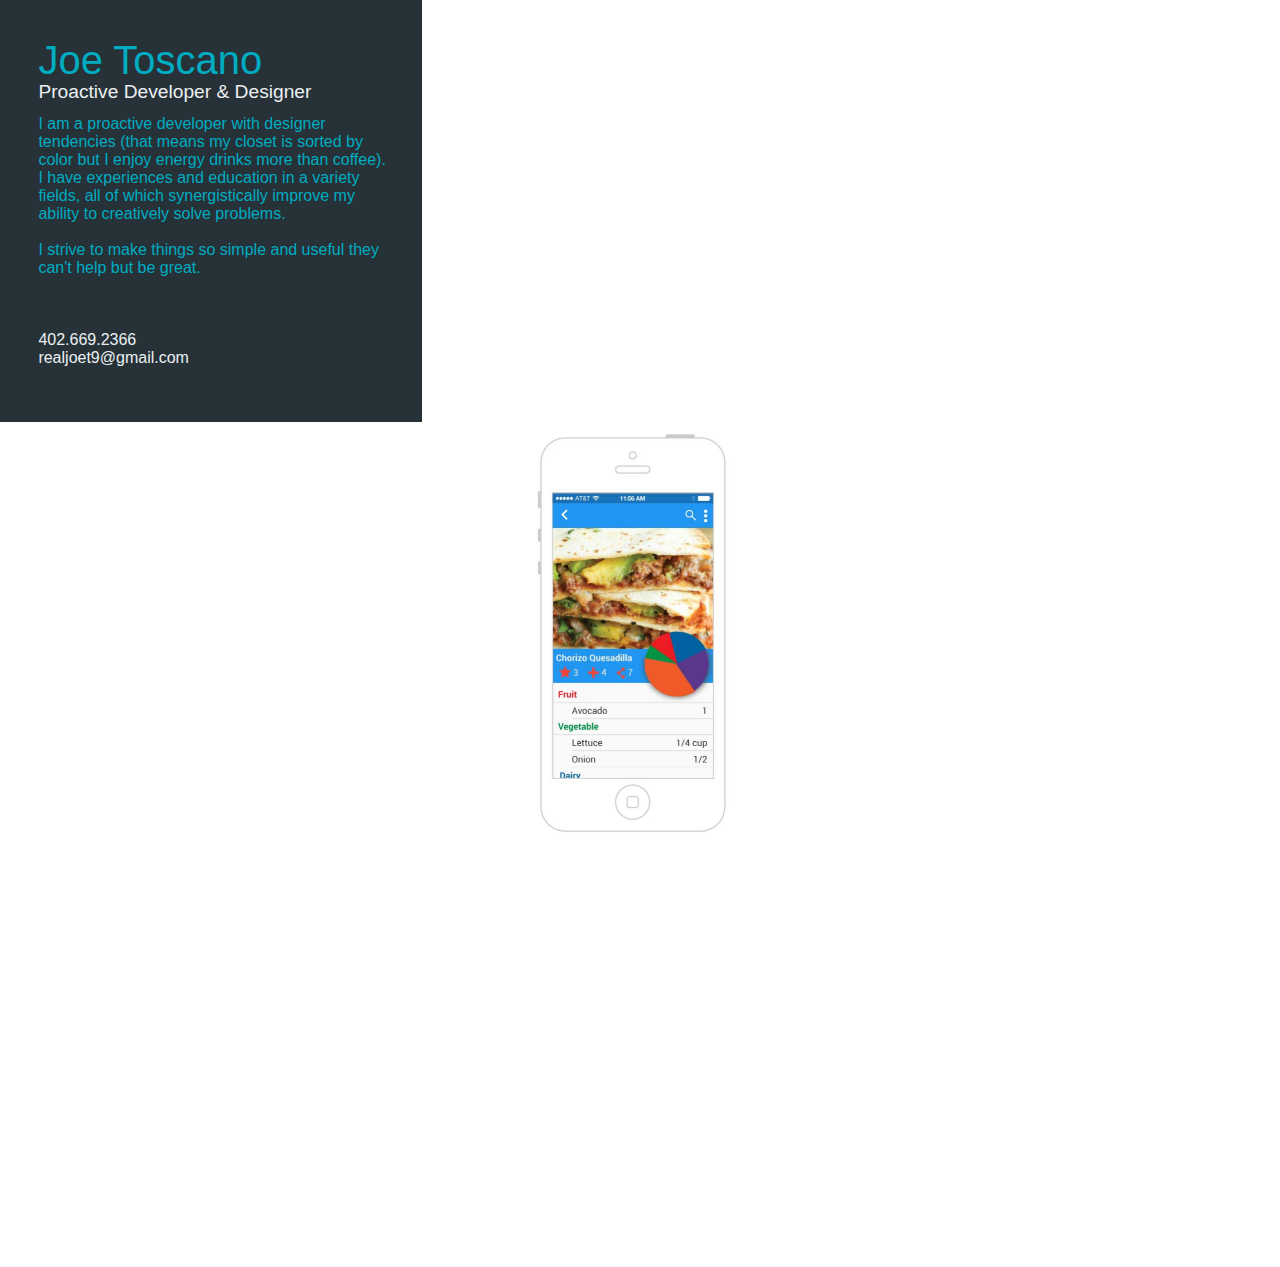
==== index.html @ 4cc38a38 "cleaned up code, inserted some links" ====
<doctype html>

<head>
  <meta charset="UTF-8">
  <title>realjoet.me</title>
  <link rel="stylesheet" href="css/main.css">
</head>

<body>

<!--ROW 1-->
  <div class="flip-container work-1" ontouchstart="this.classList.toggle('hover');">
    <div class="flipper">
      <div class="front display-view--profile"></div>
      <div class="back work__display-info">
        <h2>Joe Toscano</h2>
        <h4>Proactive Developer & Designer</h4>
        <p>I am a proactive developer with designer tendencies (that means my closet is sorted by color but I enjoy energy drinks more than coffee). I have experiences and education in a variety fields, all of which synergistically improve my ability to creatively solve problems.
        <br>
        <br>
        I strive to make things so simple and useful they can't help but be great.
        <br>
        <br>
        <br>
        <br>
          <span class="white">
          402.669.2366
        <br>
          realjoet9@gmail.com
          </span>
        </p>
        <div class="contact-me__social">
          <a href="https://twitter.com/realjoet" target="_blank" class="contact-me__social--twitter"></a>
          <a href="https://www.linkedin.com/profile/view?id=220152822&trk=nav_responsive_tab_profile" target="_blank" class="contact-me__social--linkedin"></a>
          <a href="https://github.com/realjoet" target="_blank" class="contact-me__social--github"></a>
          <a href="https://medium.com/@realjoet" target="_blank" class="contact-me__social--medium"></a>
        </div>
      </div>
    </div>
  </div>

  <div class="flip-container work-2" ontouchstart="this.classList.toggle('hover');">
    <div class="flipper">
      <div class="front display-view--sherpa"></div>
      <div class="back work__display-info">
        <h2>Sherpa App</h2>
        <h4>Role: UX Designer</h4>
        <p>Sherpa was created to improve the on mountain experience at Copper Mountain. I leveraged existing capabilities to extend and enhance the capabilities of the Sherpa App.</p>
        <a href="https://medium.com/re-write/oh-sherpa-my-sherpa-a61737380a83" target="_blank" class="button">Read More</a>
      </div>
    </div>
  </div>

  <div class="flip-container work-3" ontouchstart="this.classList.toggle('hover');">
    <div class="flipper">
      <div class="front display-view--therapy-ball">
      </div>
      <div class="back work__display-info">
        <h2>Cold Therapy Ball</h2>
        <h4>Role: Product Designer and Developer</h4>
        <p>I took my experience with Plantar Fasciitis and my knowledge as a NASM Master Trainer to make a product that would meet the needs of therapy patients.</p>
        <a href="https://medium.com/re-write/3d-printing-will-cause-an-industrial-revolution-8494c571ba75" target="_blank"  class="button">Read More</a>
      </div>
    </div>
  </div>



<!--ROW 2-->
  <div class="flip-container work-4" ontouchstart="this.classList.toggle('hover');">
    <div class="flipper">
      <div class="front display-view--boxing-match">
      </div>
      <div class="back work__display-info">
        <h2>Parallax Boxing</h2>
        <h4>Role: Developer</h4>
        <p>Created a cartoon animation to master parallax scrolling - I think it's a TKO.</p>
        <a href="parallax-master.html" class="button">Read More</a>
      </div>
    </div>
  </div>

  <div class="flip-container work-5" ontouchstart="this.classList.toggle('hover');">
    <div class="flipper">
      <div class="front display-view--rosie">
      </div>
      <div class="back work__display-info">
        <h2>Rosie</h2>
        <h4>Role: UX Designer and Developer</h4>
        <p>Rosie is an artificially intelligent application that teaches users to eat intuitively. No more eating numbers, you're eating real food and you'll feel it.</p>
        <a href="#" class="button">Read More</a>
      </div>
    </div>
  </div>

  <div class="flip-container work-6" ontouchstart="this.classList.toggle('hover');">
    <div class="flipper">
      <div class="front display-view--spiffly">
      </div>
      <div class="back work__display-info">
        <h2>Spiffly</h2>
        <h4>Role: UX Designer</h4>
        <p>Spiffly is a marketplace for good. We created an app that would assist Spiffly in disrupting the food expo scene while also collecting data on the event to provide users with a virtual diary of their experience and provide companies with data on who liked their product.</p>
        <a href="spiffly.html" class="button">Read More</a>
      </div>
    </div>
  </div>




<!--ROW 3-->
    <div class="flip-container work-7" ontouchstart="this.classList.toggle('hover');">
    <div class="flipper">
      <div class="front display-view--boxing-match">
      </div>
      <div class="back work__display-info">
        <h2>Internet Fraud Bot</h2>
        <h4>Role: Developer</h4>
        <p>Who doesn't hate it when you don't get the internet speed you're paying for? We created a bot that will check how fast your internet is working and send out a tweet to the company every time it drops below what you're paying for.</p>
        <a href="parallax-master.html" class="button">Read More</a>
      </div>
    </div>
  </div>

  <div class="flip-container work-8" ontouchstart="this.classList.toggle('hover');">
    <div class="flipper">
      <div class="front display-view--rtd-beacon">
      </div>
      <div class="back work__display-info">
        <h2>RTD Beacon</h2>
        <h4>Role: UX Designer and Developer</h4>
        <p>We improved the public transportation experience with an application that allows users to know where their transportation is located, what's around them and what's going on when something goes wrong.</p>
        <a href="rdt.html" class="button">Read More</a>
      </div>
    </div>
  </div>

  <div class="flip-container work-9" ontouchstart="this.classList.toggle('hover');">
    <div class="flipper">
      <div class="front display-view--spiffly">
      </div>
      <div class="back work__display-info">
        <h2>Project 9</h2>
        <h4>Role: UX Designer</h4>
        <p>Spiffly is a marketplace for good. We created an app that would assist Spiffly in disrupting the food expo scene while also collecting data on the event to provide users with a virtual diary of their experience and provide companies with data on who liked their product.</p>
        <a href="spiffly.html" class="button">Read More</a>
      </div>
    </div>
  </div>


</body>
---- css/main.css ----
/**************************
VARIABLES
dark-grey: #424242;
light-grey: #ECEFF1;
dark-cobalt: #263238;
light-cobalt: #37474F;
electric-blue: #00ACC1;

**************************/





/**************************
GLOBALS
**************************/


body {
	font-family: "Helvetica";
	color: #ECEFF1;
	box-sizing: border-box;
	margin: 0;
	padding: 0;
	max-width: 100vw;
}


.flipper {
	-webkit-transition: 0.6s;
	-webkit-transform-style: preserve-3d;

	-moz-transition: 0.6s;
	-moz-transform-style: preserve-3d;
  
  -o-transition: 0.6s;
	-o-transform-style: preserve-3d;

	transition: 0.6s;
	transform-style: preserve-3d;
}

	.flip-container:hover .flipper,  
  	.flip-container.hover .flipper {
		-webkit-transform: rotateY(180deg);
		-moz-transform: rotateY(180deg);
    	-o-transform: rotateY(180deg);
		transform: rotateY(180deg);
	}

.flip-container, .front, .back {
	width: 33vw;
	height: 33vw;
}

.flipper {
	-webkit-transition: 0.6s;
	-webkit-transform-style: preserve-3d;

	-moz-transition: 0.6s;
	-moz-transform-style: preserve-3d;
  
  -o-transition: 0.6s;
	-o-transform-style: preserve-3d;

	transition: 0.6s;
	transform-style: preserve-3d;
}

.front, .back {
	-webkit-backface-visibility: hidden;
	-moz-backface-visibility: hidden;
  	-o-backface-visibility: hidden;
	backface-visibility: hidden;

	position: absolute;
	top: 0;
	left: 0;
}


.work-1 {
	position: absolute;
	top: 0;
	left: 0;
}

.work-2 {
	position: absolute;
	top: 0;
	left: 33vw;
}

.work-3 {
	position: absolute;
	top: 0;
	left: 66vw;
}

.work-4 {
	position: absolute;
	top: 33vw;
	left: 0;
}

.work-5 {
	position: absolute;
	top: 33vw;
	left: 33vw;
}

.work-6 {
	position: absolute;
	top: 33vw;
	left: 66vw;
}

.work-7 {
	position: absolute;
	top: 66vw;
	left: 0;
}

.work-8 {
	position: absolute;
	top: 66vw;
	left: 33vw;
}

.work-9 {
	position: absolute;
	top: 66vw;
	left: 66vw;
}













/**************************
FRONT
**************************/

.display-view--profile {
	background: url(../img/profPic.jpg) center no-repeat;
	z-index: 2;
	background-size: 100%;
}

.display-view--sherpa {
	background: url(../img/sherpa/sherpaApp-view1.jpg) center no-repeat;
	z-index: 2;
	background-size: 50%;
}

.display-view--therapy-ball {
	background: url(../img/3d-printing/3d-print-show.jpg) center no-repeat;
	background-size: 100%;
	z-index: 2;
}

.display-view--boxing-match {
	background: url(../img/parallax-boxer/boxing-match.png) center no-repeat;
	background-size: 100%;
	z-index: 2;
}

.display-view--rosie {
	background: url(../img/rosie/rosie-mock.jpg) center no-repeat;
	background-size: 50%;
	z-index: 2;
}

.display-view--spiffly {
	background: url(../img/3d-printing/3d-print-show.jpg) center no-repeat;
	background-size: 100%;
	z-index: 2;
}

.display-view--rtd-beacon {
	background: url(../img/3d-printing/3d-print-show.jpg) center no-repeat;
	background-size: 100%;
	z-index: 2;
}













/**************************
BACK
**************************/

.back {
	-webkit-transform: rotateY(180deg);
	-moz-transform: rotateY(180deg);
  -o-transform: rotateY(180deg);
	transform: rotateY(180deg);

	background: #263238;
}

div.work__display-info {
	/*display: flex;
	justify-content: flex-start;*/
}

	div.work__display-info h2{
		width: 84%;
		color: #00ACC1;
		margin: 0;
		position: absolute;
		top: 3vw;
		left: 3vw;
		font-size: 2.5em;
		font-weight: 500;
	}

	div.work__display-info h4{
		width: 84%;
		margin: 1% 0;
		position: absolute;
		top: 6vw;
		left: 3vw;
		font-size: 1.2em;
		font-weight: 100;
	}

	div.work__display-info p{
		color: #00ACC1;
		width: 84%;
		margin: 0;
		padding: 0;
		position: absolute;
		top: 9vw;
		left: 3vw;
		font-weight: 400;
	}

	a.button {
		width: 30%;
		position: absolute;
		top: 20vw;
		left: 10vw;
		padding: 2%;
		color: #00ACC1;
		border: 1px solid #00ACC1;
		text-align: center;
		text-decoration: none;
		-webkit-transition: .2s;
		-moz-transition: .2s;
			-o-transition: .2s;
		transition: .2s;
	}

		a.button:hover {
			color: #263238;
			font-weight: 500;
			background-color: #00ACC1;
			cursor: pointer;
		}

	span.white {
		color: #ECEFF1;
		font-weight: 200;
	}


	.contact-me__social {
		width: 84%;
		position: absolute;
		top: 27.5vw;
		left: 2vw;
	}

		.contact-me__social a{
			width: 48px;
			height: 48px;
			margin: 0 2%;
			overflow: hidden;
		}

		.contact-me__social--twitter{
			background: url(../img/logos/twitter-icon.svg) 0 0 no-repeat;
			background-size: 48px;
			width: 48px;
			height: 48px;
			margin: 0 5% 0 0;
			float: left;
		}

		.contact-me__social--twitter:hover{
			background: url(../img/logos/twitter-icon.svg) 0 -48px no-repeat;
		}

		.contact-me__social--linkedin{
			background: url(../img/logos/linkedin-icon.svg) 0 0 no-repeat;
			background-size: 45px;
			overflow: hidden;
			width: 45px;
			height: 45px;
			margin: 0 5% 0 0;
			float: left;
		}

		.contact-me__social--linkedin:hover{
			background: url(../img/logos/linkedin-icon.svg) 0 -47px no-repeat;
		}

		.contact-me__social--github{
			background: url(../img/logos/github-icon.svg) 0 0 no-repeat;
			background-size: 45px;
			overflow: hidden;
			width: 45px;
			height: 45px;
			margin: 0 5% 0 0;
			float: left;
		}

		.contact-me__social--github:hover{
			background: url(../img/logos/github-icon.svg) 0 -46px no-repeat;
		}

		.contact-me__social--medium{
			background: url(../img/logos/medium-icon.svg) 0 0 no-repeat;
			background-size: 48px;
			overflow: hidden;
			width: 48px;
			height: 48px;
			margin: 0 5% 0 0;
			float: left;
		}

		.contact-me__social--medium:hover{
			background: url(../img/logos/medium-icon.svg) 0 -48px no-repeat;
		}













/**************************
MEDIA QUERIES
**************************/

@media (max-width: 768px) {

}
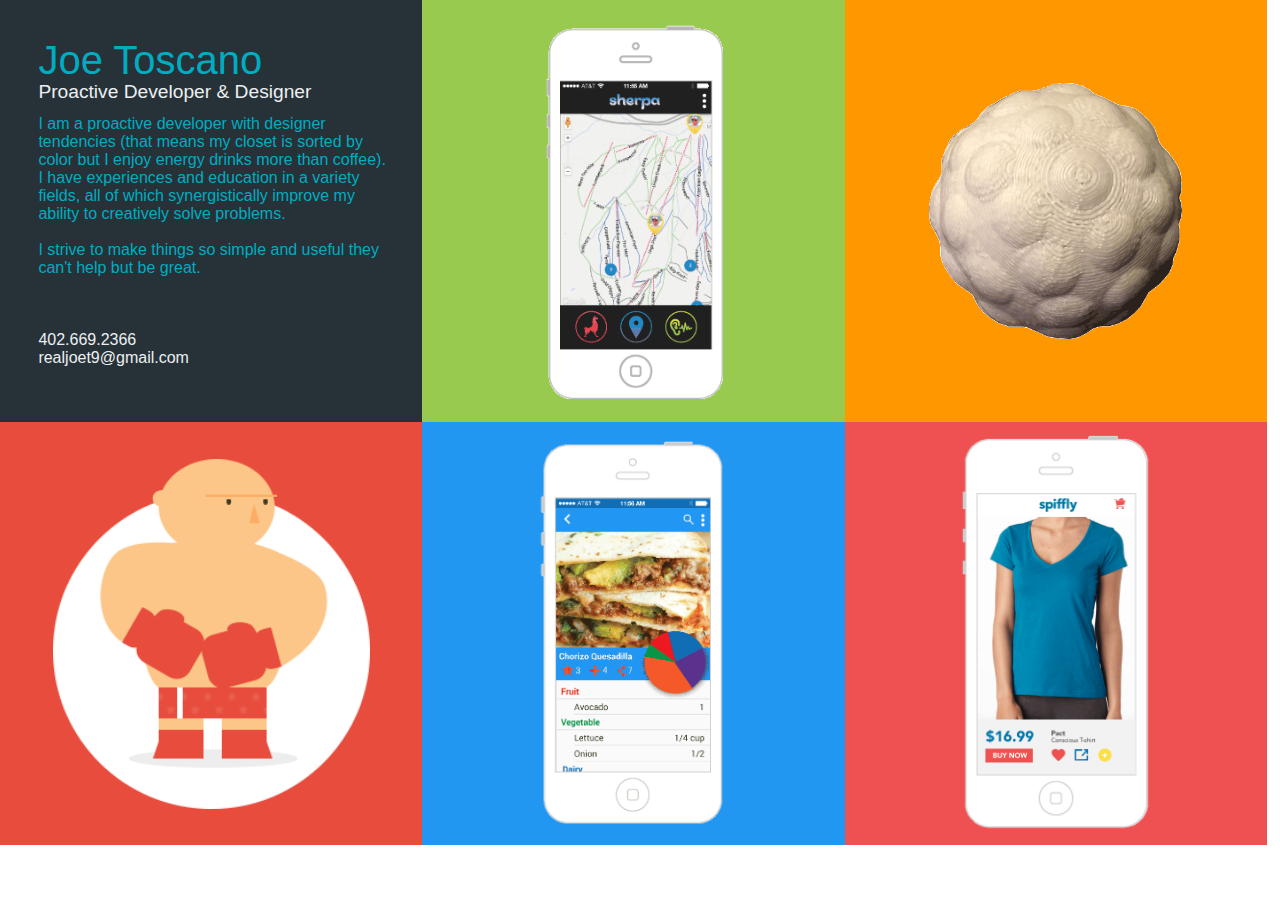
==== commit 12d57848: "touched up CSS, made layout easier on the eye" ====
--- a/index.html
+++ b/index.html
@@ -46,7 +46,7 @@
         <h2>Sherpa App</h2>
         <h4>Role: UX Designer</h4>
         <p>Sherpa was created to improve the on mountain experience at Copper Mountain. I leveraged existing capabilities to extend and enhance the capabilities of the Sherpa App.</p>
-        <a href="https://medium.com/re-write/oh-sherpa-my-sherpa-a61737380a83" target="_blank" class="button">Read More</a>
+        <a href="https://medium.com/re-write/oh-sherpa-my-sherpa-a61737380a83" target="_blank" class="button">Check It Out</a>
       </div>
     </div>
   </div>
@@ -59,7 +59,7 @@
         <h2>Cold Therapy Ball</h2>
         <h4>Role: Product Designer and Developer</h4>
         <p>I took my experience with Plantar Fasciitis and my knowledge as a NASM Master Trainer to make a product that would meet the needs of therapy patients.</p>
-        <a href="https://medium.com/re-write/3d-printing-will-cause-an-industrial-revolution-8494c571ba75" target="_blank"  class="button">Read More</a>
+        <a href="https://medium.com/re-write/3d-printing-will-cause-an-industrial-revolution-8494c571ba75" target="_blank"  class="button">Check It Out</a>
       </div>
     </div>
   </div>
@@ -74,8 +74,8 @@
       <div class="back work__display-info">
         <h2>Parallax Boxing</h2>
         <h4>Role: Developer</h4>
-        <p>Created a cartoon animation to master parallax scrolling - I think it's a TKO.</p>
-        <a href="parallax-master.html" class="button">Read More</a>
+        <p>I created a cartoon animation to master my parallax scrolling skillset - I think it's a TKO.</p>
+        <a href="parallax-master.html" class="button">Check It Out</a>
       </div>
     </div>
   </div>
@@ -88,7 +88,7 @@
         <h2>Rosie</h2>
         <h4>Role: UX Designer and Developer</h4>
         <p>Rosie is an artificially intelligent application that teaches users to eat intuitively. No more eating numbers, you're eating real food and you'll feel it.</p>
-        <a href="#" class="button">Read More</a>
+        <a href="#" class="button">Check It Out</a>
       </div>
     </div>
   </div>
@@ -101,7 +101,7 @@
         <h2>Spiffly</h2>
         <h4>Role: UX Designer</h4>
         <p>Spiffly is a marketplace for good. We created an app that would assist Spiffly in disrupting the food expo scene while also collecting data on the event to provide users with a virtual diary of their experience and provide companies with data on who liked their product.</p>
-        <a href="spiffly.html" class="button">Read More</a>
+        <a href="spiffly.html" class="button">Check It Out</a>
       </div>
     </div>
   </div>
@@ -110,7 +110,7 @@
 
 
 <!--ROW 3-->
-    <div class="flip-container work-7" ontouchstart="this.classList.toggle('hover');">
+   <!--  <div class="flip-container work-7" ontouchstart="this.classList.toggle('hover');">
     <div class="flipper">
       <div class="front display-view--boxing-match">
       </div>
@@ -118,7 +118,7 @@
         <h2>Internet Fraud Bot</h2>
         <h4>Role: Developer</h4>
         <p>Who doesn't hate it when you don't get the internet speed you're paying for? We created a bot that will check how fast your internet is working and send out a tweet to the company every time it drops below what you're paying for.</p>
-        <a href="parallax-master.html" class="button">Read More</a>
+        <a href="parallax-master.html" class="button">Check It Out</a>
       </div>
     </div>
   </div>
@@ -131,7 +131,7 @@
         <h2>RTD Beacon</h2>
         <h4>Role: UX Designer and Developer</h4>
         <p>We improved the public transportation experience with an application that allows users to know where their transportation is located, what's around them and what's going on when something goes wrong.</p>
-        <a href="rdt.html" class="button">Read More</a>
+        <a href="rdt.html" class="button">Check It Out</a>
       </div>
     </div>
   </div>
@@ -144,10 +144,10 @@
         <h2>Project 9</h2>
         <h4>Role: UX Designer</h4>
         <p>Spiffly is a marketplace for good. We created an app that would assist Spiffly in disrupting the food expo scene while also collecting data on the event to provide users with a virtual diary of their experience and provide companies with data on who liked their product.</p>
-        <a href="spiffly.html" class="button">Read More</a>
+        <a href="spiffly.html" class="button">Check It Out</a>
       </div>
     </div>
-  </div>
+  </div> -->
 
 
 </body>--- a/css/main.css
+++ b/css/main.css
@@ -152,37 +152,42 @@
 
 .display-view--profile {
 	background: url(../img/profPic.jpg) center no-repeat;
-	z-index: 2;
 	background-size: 100%;
+	z-index: 2;
 }
 
 .display-view--sherpa {
-	background: url(../img/sherpa/sherpaApp-view1.jpg) center no-repeat;
-	z-index: 2;
+	background: url(../img/sherpa/sherpaApp-view1.gif) center no-repeat;
 	background-size: 50%;
+	background-color: #98CA4F;
+	z-index: 2;
 }
 
 .display-view--therapy-ball {
-	background: url(../img/3d-printing/3d-print-show.jpg) center no-repeat;
-	background-size: 100%;
+	background: url(../img/3d-printing/3d-print-v1.gif) center no-repeat;
+	background-size: 60%;
+	background-color: #FF9800;
 	z-index: 2;
 }
 
 .display-view--boxing-match {
-	background: url(../img/parallax-boxer/boxing-match.png) center no-repeat;
-	background-size: 100%;
+	background: url(../img/parallax-boxer/img_boxerA.png) center no-repeat;
+	background-size: 75%;
+	background-color: #E74C3C;
 	z-index: 2;
 }
 
 .display-view--rosie {
-	background: url(../img/rosie/rosie-mock.jpg) center no-repeat;
-	background-size: 50%;
+	background: url(../img/rosie/rosie-mock.gif) center no-repeat;
+	background-size: 48%;
+	background-color: #2197F2;
 	z-index: 2;
 }
 
 .display-view--spiffly {
-	background: url(../img/3d-printing/3d-print-show.jpg) center no-repeat;
-	background-size: 100%;
+	background: url(../img/spiffly/spiffly-interactive-view.gif) center no-repeat;
+	background-size: 55%;
+	background-color: #EF5051;
 	z-index: 2;
 }
 
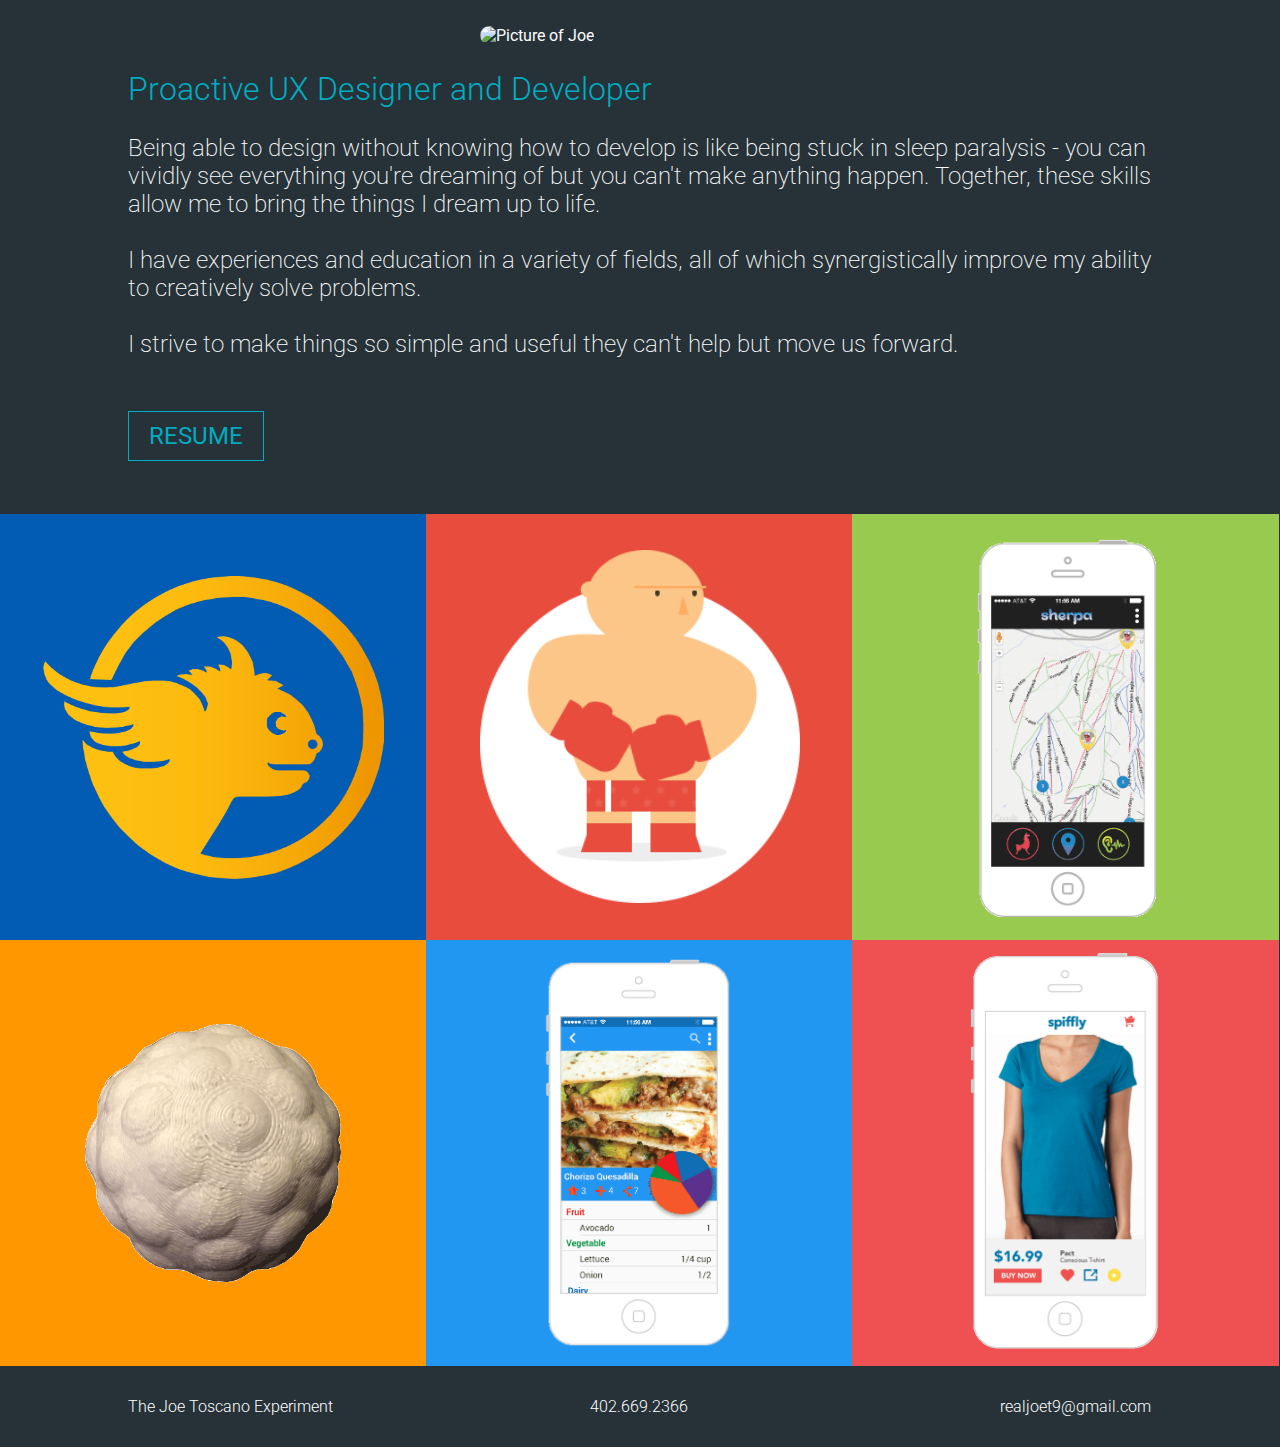
==== commit 970a22dd: "site v3.1" ====
--- a/index.html
+++ b/index.html
@@ -1,153 +1,52 @@
-<doctype html>
-
+<!DOCTYPE html>
+<html>
 <head>
   <meta charset="UTF-8">
-  <title>realjoet.me</title>
+  <title>The Joe Toscano Experiment</title>
   <link rel="stylesheet" href="css/main.css">
+  <link href='http://fonts.googleapis.com/css?family=Roboto:400,100,300,500,700,900' rel='stylesheet' type='text/css'>
 </head>
 
 <body>
 
-<!--ROW 1-->
-  <div class="flip-container work-1" ontouchstart="this.classList.toggle('hover');">
-    <div class="flipper">
-      <div class="front display-view--profile"></div>
-      <div class="back work__display-info">
-        <h2>Joe Toscano</h2>
-        <h4>Proactive Developer & Designer</h4>
-        <p>I am a proactive developer with designer tendencies (that means my closet is sorted by color but I enjoy energy drinks more than coffee). I have experiences and education in a variety fields, all of which synergistically improve my ability to creatively solve problems.
-        <br>
-        <br>
-        I strive to make things so simple and useful they can't help but be great.
-        <br>
-        <br>
-        <br>
-        <br>
-          <span class="white">
-          402.669.2366
-        <br>
-          realjoet9@gmail.com
-          </span>
-        </p>
-        <div class="contact-me__social">
-          <a href="https://twitter.com/realjoet" target="_blank" class="contact-me__social--twitter"></a>
-          <a href="https://www.linkedin.com/profile/view?id=220152822&trk=nav_responsive_tab_profile" target="_blank" class="contact-me__social--linkedin"></a>
-          <a href="https://github.com/realjoet" target="_blank" class="contact-me__social--github"></a>
-          <a href="https://medium.com/@realjoet" target="_blank" class="contact-me__social--medium"></a>
-        </div>
-      </div>
+  <section class="about-me">
+    <img class="about-me__image" src="img/profPic.jpg" alt="Picture of Joe">
+    <h1 class="about-me__title">Proactive UX Designer and Developer</h1>
+    <p class="about-me__description">
+      Being able to design without knowing how to develop is like being stuck in sleep paralysis - you can vividly see everything you're dreaming of but you can't make anything happen. Together, these skills allow me to bring the things I dream up to life.
+      <br>
+      <br>
+      I have experiences and education in a variety of fields, all of which synergistically improve my ability to creatively solve problems.
+      <br>
+      <br>
+      I strive to make things so simple and useful they can't help but move us forward.
+    </p>
+    <div class="about-me__info-wrapper">
+      <a class="about-me__resume-button" href="img/resumeJoeToscanoExperienceDesignEngineer.pdf" target="_blank">Resume</a>
     </div>
-  </div>
+  </section>
 
-  <div class="flip-container work-2" ontouchstart="this.classList.toggle('hover');">
-    <div class="flipper">
-      <div class="front display-view--sherpa"></div>
-      <div class="back work__display-info">
-        <h2>Sherpa App</h2>
-        <h4>Role: UX Designer</h4>
-        <p>Sherpa was created to improve the on mountain experience at Copper Mountain. I leveraged existing capabilities to extend and enhance the capabilities of the Sherpa App.</p>
-        <a href="https://medium.com/re-write/oh-sherpa-my-sherpa-a61737380a83" target="_blank" class="button">Check It Out</a>
-      </div>
+  <section class="work">
+    <a href="https://www.spiffly.is/" target="_blank"><div class="work-hero--one"></div></a>
+    <a href="parallax-master.html" target="_blank"><div class="work-hero--four"></div></a>
+    <a href="https://medium.com/re-write/oh-sherpa-my-sherpa-a61737380a83" target="_blank"><div class="work-hero--two"></div></a>
+    <a href="https://medium.com/re-write/3d-printing-will-cause-an-industrial-revolution-8494c571ba75" target="_blank"><div class="work-hero--three"></div></a>
+    <a href="https://medium.com/re-write/product-design-is-the-new-form-of-leadership-77368a535038" target="_blank"><div class="work-hero--five"></div></a>
+    <a href="https://medium.com/@realjoet/i-need-a-spiff-38afd67fe421" target="_blank"><div class="work-hero--six"></div></a>
+  </section>
+
+  <section class="about-me__info-wrapper">
+    <div class="about-me__info-wrapper--inner">
+      <span class="about-me__site-name">The Joe Toscano Experiment</span>
     </div>
-  </div>
-
-  <div class="flip-container work-3" ontouchstart="this.classList.toggle('hover');">
-    <div class="flipper">
-      <div class="front display-view--therapy-ball">
-      </div>
-      <div class="back work__display-info">
-        <h2>Cold Therapy Ball</h2>
-        <h4>Role: Product Designer and Developer</h4>
-        <p>I took my experience with Plantar Fasciitis and my knowledge as a NASM Master Trainer to make a product that would meet the needs of therapy patients.</p>
-        <a href="https://medium.com/re-write/3d-printing-will-cause-an-industrial-revolution-8494c571ba75" target="_blank"  class="button">Check It Out</a>
-      </div>
+    <div class="about-me__info-wrapper--inner">
+      <span class="about-me__phone">402.669.2366</span>
     </div>
-  </div>
+    <div class="about-me__info-wrapper--inner">
+      <a class="about-me__email" href="mailto:realjoet9@gmail.com">realjoet9@gmail.com</a>
+    </div>
+  </section>
 
 
-
-<!--ROW 2-->
-  <div class="flip-container work-4" ontouchstart="this.classList.toggle('hover');">
-    <div class="flipper">
-      <div class="front display-view--boxing-match">
-      </div>
-      <div class="back work__display-info">
-        <h2>Parallax Boxing</h2>
-        <h4>Role: Developer</h4>
-        <p>I created a cartoon animation to master my parallax scrolling skillset - I think it's a TKO.</p>
-        <a href="parallax-master.html" class="button">Check It Out</a>
-      </div>
-    </div>
-  </div>
-
-  <div class="flip-container work-5" ontouchstart="this.classList.toggle('hover');">
-    <div class="flipper">
-      <div class="front display-view--rosie">
-      </div>
-      <div class="back work__display-info">
-        <h2>Rosie</h2>
-        <h4>Role: UX Designer and Developer</h4>
-        <p>Rosie is an artificially intelligent application that teaches users to eat intuitively. No more eating numbers, you're eating real food and you'll feel it.</p>
-        <a href="#" class="button">Check It Out</a>
-      </div>
-    </div>
-  </div>
-
-  <div class="flip-container work-6" ontouchstart="this.classList.toggle('hover');">
-    <div class="flipper">
-      <div class="front display-view--spiffly">
-      </div>
-      <div class="back work__display-info">
-        <h2>Spiffly</h2>
-        <h4>Role: UX Designer</h4>
-        <p>Spiffly is a marketplace for good. We created an app that would assist Spiffly in disrupting the food expo scene while also collecting data on the event to provide users with a virtual diary of their experience and provide companies with data on who liked their product.</p>
-        <a href="spiffly.html" class="button">Check It Out</a>
-      </div>
-    </div>
-  </div>
-
-
-
-
-<!--ROW 3-->
-   <!--  <div class="flip-container work-7" ontouchstart="this.classList.toggle('hover');">
-    <div class="flipper">
-      <div class="front display-view--boxing-match">
-      </div>
-      <div class="back work__display-info">
-        <h2>Internet Fraud Bot</h2>
-        <h4>Role: Developer</h4>
-        <p>Who doesn't hate it when you don't get the internet speed you're paying for? We created a bot that will check how fast your internet is working and send out a tweet to the company every time it drops below what you're paying for.</p>
-        <a href="parallax-master.html" class="button">Check It Out</a>
-      </div>
-    </div>
-  </div>
-
-  <div class="flip-container work-8" ontouchstart="this.classList.toggle('hover');">
-    <div class="flipper">
-      <div class="front display-view--rtd-beacon">
-      </div>
-      <div class="back work__display-info">
-        <h2>RTD Beacon</h2>
-        <h4>Role: UX Designer and Developer</h4>
-        <p>We improved the public transportation experience with an application that allows users to know where their transportation is located, what's around them and what's going on when something goes wrong.</p>
-        <a href="rdt.html" class="button">Check It Out</a>
-      </div>
-    </div>
-  </div>
-
-  <div class="flip-container work-9" ontouchstart="this.classList.toggle('hover');">
-    <div class="flipper">
-      <div class="front display-view--spiffly">
-      </div>
-      <div class="back work__display-info">
-        <h2>Project 9</h2>
-        <h4>Role: UX Designer</h4>
-        <p>Spiffly is a marketplace for good. We created an app that would assist Spiffly in disrupting the food expo scene while also collecting data on the event to provide users with a virtual diary of their experience and provide companies with data on who liked their product.</p>
-        <a href="spiffly.html" class="button">Check It Out</a>
-      </div>
-    </div>
-  </div> -->
-
-
-</body>+</body>
+</html>--- a/css/main.css
+++ b/css/main.css
@@ -1,395 +1,154 @@
-/**************************
-VARIABLES
-dark-grey: #424242;
-light-grey: #ECEFF1;
-dark-cobalt: #263238;
-light-cobalt: #37474F;
-electric-blue: #00ACC1;
-
-**************************/
-
-
-
-
-
-/**************************
-GLOBALS
-**************************/
-
+html {
+  box-sizing: border-box;
+  font-family: "Roboto", "sans-serif"; }
 
 body {
-	font-family: "Helvetica";
-	color: #ECEFF1;
-	box-sizing: border-box;
-	margin: 0;
-	padding: 0;
-	max-width: 100vw;
-}
+  background: #263238;
+  color: #fff;
+  margin: 0;
+  padding: 0;
+  width: 100%; }
 
+.about-me {
+  padding: 5% 0 10%;
+  width: 100%; }
 
-.flipper {
-	-webkit-transition: 0.6s;
-	-webkit-transform-style: preserve-3d;
+.about-me__image {
+  border-radius: 500px;
+  margin: 0 30%;
+  width: 40%; }
 
-	-moz-transition: 0.6s;
-	-moz-transform-style: preserve-3d;
-  
-  -o-transition: 0.6s;
-	-o-transform-style: preserve-3d;
+.about-me__title {
+  color: #00ACC1;
+  font-size: 2em;
+  font-weight: 300;
+  margin: 0 auto;
+  padding: 2% 0;
+  width: 80%; }
 
-	transition: 0.6s;
-	transform-style: preserve-3d;
-}
+.about-me__description {
+  font-size: 1.5em;
+  font-weight: 200;
+  margin: 0 auto;
+  padding: 0 0 10%;
+  width: 80%; }
 
-	.flip-container:hover .flipper,  
-  	.flip-container.hover .flipper {
-		-webkit-transform: rotateY(180deg);
-		-moz-transform: rotateY(180deg);
-    	-o-transform: rotateY(180deg);
-		transform: rotateY(180deg);
-	}
+.about-me__info-wrapper {
+  margin: 0 auto;
+  width: 80%; }
 
-.flip-container, .front, .back {
-	width: 33vw;
-	height: 33vw;
-}
+.about-me__info-wrapper--inner {
+  float: left;
+  width: 33%; }
 
-.flipper {
-	-webkit-transition: 0.6s;
-	-webkit-transform-style: preserve-3d;
+.about-me__resume-button {
+  border: 1px solid #00ACC1;
+  color: #00ACC1;
+  font-size: 1.5em;
+  padding: 10px 20px;
+  transition: all .4s;
+  text-decoration: none;
+  text-transform: uppercase; }
+  .about-me__resume-button:hover {
+    background-color: #00ACC1;
+    color: #263238;
+    cursor: pointer; }
 
-	-moz-transition: 0.6s;
-	-moz-transform-style: preserve-3d;
-  
-  -o-transition: 0.6s;
-	-o-transform-style: preserve-3d;
+.about-me__email {
+  color: #fff;
+  font-weight: 300;
+  text-decoration: none; }
 
-	transition: 0.6s;
-	transform-style: preserve-3d;
-}
+.work-hero--one, .work-hero--two, .work-hero--three, .work-hero--four, .work-hero--five, .work-hero--six {
+  float: left;
+  height: 100vw;
+  width: 100%;
+  z-index: 1;
+  transition: all .4s; }
+  .work-hero--one:hover, .work-hero--two:hover, .work-hero--three:hover, .work-hero--four:hover, .work-hero--five:hover, .work-hero--six:hover {
+    box-shadow: 0px 0px 20px #000;
+    transform: scale(1.02);
+    z-index: 2; }
 
-.front, .back {
-	-webkit-backface-visibility: hidden;
-	-moz-backface-visibility: hidden;
-  	-o-backface-visibility: hidden;
-	backface-visibility: hidden;
+.work-hero--one {
+  background: url(../img/spiffly-web/spiffly-logo.png) center no-repeat;
+  background-size: 80%;
+  background-color: #025cb4; }
 
-	position: absolute;
-	top: 0;
-	left: 0;
-}
+.work-hero--two {
+  background: url(../img/sherpa/sherpaApp-view1.gif) center no-repeat;
+  background-size: 50%;
+  background-color: #98CA4F; }
 
+.work-hero--three {
+  background: url(../img/3d-printing/3d-print-v1.gif) center no-repeat;
+  background-size: 60%;
+  background-color: #FF9800; }
 
-.work-1 {
-	position: absolute;
-	top: 0;
-	left: 0;
-}
+.work-hero--four {
+  background: url(../img/parallax-boxer/img_boxerA.png) center no-repeat;
+  background-size: 75%;
+  background-color: #E74C3C; }
 
-.work-2 {
-	position: absolute;
-	top: 0;
-	left: 33vw;
-}
+.work-hero--five {
+  background: url(../img/rosie/rosie-mock.gif) center no-repeat;
+  background-size: 48%;
+  background-color: #2197F2; }
 
-.work-3 {
-	position: absolute;
-	top: 0;
-	left: 66vw;
-}
+.work-hero--six {
+  background: url(../img/spiffly-app/spiffly-interactive-view.gif) center no-repeat;
+  background-size: 55%;
+  background-color: #EF5051; }
 
-.work-4 {
-	position: absolute;
-	top: 33vw;
-	left: 0;
-}
+.about-me__info-wrapper--inner {
+  font-weight: 300;
+  font-size: 1.5em;
+  padding: 10% 0 0;
+  text-align: left;
+  width: 100%; }
+  .about-me__info-wrapper--inner + .about-me__info-wrapper--inner {
+    padding: 0; }
+  .about-me__info-wrapper--inner:nth-child(3) {
+    padding: 0 0 10%; }
 
-.work-5 {
-	position: absolute;
-	top: 33vw;
-	left: 33vw;
-}
+@media (min-width: 780px) {
+  .about-me {
+    padding: 3% 0 6%; }
 
-.work-6 {
-	position: absolute;
-	top: 33vw;
-	left: 66vw;
-}
+  .about-me__image {
+    margin: 0 34%;
+    width: 32%; }
 
-.work-7 {
-	position: absolute;
-	top: 66vw;
-	left: 0;
-}
+  .about-me__title {
+    padding: 2% 0; }
 
-.work-8 {
-	position: absolute;
-	top: 66vw;
-	left: 33vw;
-}
+  .about-me__description {
+    padding: 0 0 5%; }
 
-.work-9 {
-	position: absolute;
-	top: 66vw;
-	left: 66vw;
-}
+  .work-hero--one, .work-hero--two, .work-hero--three, .work-hero--four, .work-hero--five, .work-hero--six {
+    height: 50vw;
+    width: 50%; }
 
+  .about-me__info-wrapper--inner {
+    font-size: 1em;
+    padding: 3% 0;
+    width: 33.3%; }
+    .about-me__info-wrapper--inner:nth-child(2) {
+      padding: 3% 0;
+      text-align: center; }
+    .about-me__info-wrapper--inner:nth-child(3) {
+      padding: 3% 0;
+      text-align: right; } }
+@media (min-width: 1028px) {
+  .about-me {
+    padding: 2% 0 5%; }
 
+  .about-me__image {
+    margin: 0 37.5%;
+    width: 25%; }
 
+  .work-hero--one, .work-hero--two, .work-hero--three, .work-hero--four, .work-hero--five, .work-hero--six {
+    height: 33.3vw;
+    width: 33.3%; } }
 
-
-
-
-
-
-
-
-
-
-/**************************
-FRONT
-**************************/
-
-.display-view--profile {
-	background: url(../img/profPic.jpg) center no-repeat;
-	background-size: 100%;
-	z-index: 2;
-}
-
-.display-view--sherpa {
-	background: url(../img/sherpa/sherpaApp-view1.gif) center no-repeat;
-	background-size: 50%;
-	background-color: #98CA4F;
-	z-index: 2;
-}
-
-.display-view--therapy-ball {
-	background: url(../img/3d-printing/3d-print-v1.gif) center no-repeat;
-	background-size: 60%;
-	background-color: #FF9800;
-	z-index: 2;
-}
-
-.display-view--boxing-match {
-	background: url(../img/parallax-boxer/img_boxerA.png) center no-repeat;
-	background-size: 75%;
-	background-color: #E74C3C;
-	z-index: 2;
-}
-
-.display-view--rosie {
-	background: url(../img/rosie/rosie-mock.gif) center no-repeat;
-	background-size: 48%;
-	background-color: #2197F2;
-	z-index: 2;
-}
-
-.display-view--spiffly {
-	background: url(../img/spiffly/spiffly-interactive-view.gif) center no-repeat;
-	background-size: 55%;
-	background-color: #EF5051;
-	z-index: 2;
-}
-
-.display-view--rtd-beacon {
-	background: url(../img/3d-printing/3d-print-show.jpg) center no-repeat;
-	background-size: 100%;
-	z-index: 2;
-}
-
-
-
-
-
-
-
-
-
-
-
-
-
-/**************************
-BACK
-**************************/
-
-.back {
-	-webkit-transform: rotateY(180deg);
-	-moz-transform: rotateY(180deg);
-  -o-transform: rotateY(180deg);
-	transform: rotateY(180deg);
-
-	background: #263238;
-}
-
-div.work__display-info {
-	/*display: flex;
-	justify-content: flex-start;*/
-}
-
-	div.work__display-info h2{
-		width: 84%;
-		color: #00ACC1;
-		margin: 0;
-		position: absolute;
-		top: 3vw;
-		left: 3vw;
-		font-size: 2.5em;
-		font-weight: 500;
-	}
-
-	div.work__display-info h4{
-		width: 84%;
-		margin: 1% 0;
-		position: absolute;
-		top: 6vw;
-		left: 3vw;
-		font-size: 1.2em;
-		font-weight: 100;
-	}
-
-	div.work__display-info p{
-		color: #00ACC1;
-		width: 84%;
-		margin: 0;
-		padding: 0;
-		position: absolute;
-		top: 9vw;
-		left: 3vw;
-		font-weight: 400;
-	}
-
-	a.button {
-		width: 30%;
-		position: absolute;
-		top: 20vw;
-		left: 10vw;
-		padding: 2%;
-		color: #00ACC1;
-		border: 1px solid #00ACC1;
-		text-align: center;
-		text-decoration: none;
-		-webkit-transition: .2s;
-		-moz-transition: .2s;
-			-o-transition: .2s;
-		transition: .2s;
-	}
-
-		a.button:hover {
-			color: #263238;
-			font-weight: 500;
-			background-color: #00ACC1;
-			cursor: pointer;
-		}
-
-	span.white {
-		color: #ECEFF1;
-		font-weight: 200;
-	}
-
-
-	.contact-me__social {
-		width: 84%;
-		position: absolute;
-		top: 27.5vw;
-		left: 2vw;
-	}
-
-		.contact-me__social a{
-			width: 48px;
-			height: 48px;
-			margin: 0 2%;
-			overflow: hidden;
-		}
-
-		.contact-me__social--twitter{
-			background: url(../img/logos/twitter-icon.svg) 0 0 no-repeat;
-			background-size: 48px;
-			width: 48px;
-			height: 48px;
-			margin: 0 5% 0 0;
-			float: left;
-		}
-
-		.contact-me__social--twitter:hover{
-			background: url(../img/logos/twitter-icon.svg) 0 -48px no-repeat;
-		}
-
-		.contact-me__social--linkedin{
-			background: url(../img/logos/linkedin-icon.svg) 0 0 no-repeat;
-			background-size: 45px;
-			overflow: hidden;
-			width: 45px;
-			height: 45px;
-			margin: 0 5% 0 0;
-			float: left;
-		}
-
-		.contact-me__social--linkedin:hover{
-			background: url(../img/logos/linkedin-icon.svg) 0 -47px no-repeat;
-		}
-
-		.contact-me__social--github{
-			background: url(../img/logos/github-icon.svg) 0 0 no-repeat;
-			background-size: 45px;
-			overflow: hidden;
-			width: 45px;
-			height: 45px;
-			margin: 0 5% 0 0;
-			float: left;
-		}
-
-		.contact-me__social--github:hover{
-			background: url(../img/logos/github-icon.svg) 0 -46px no-repeat;
-		}
-
-		.contact-me__social--medium{
-			background: url(../img/logos/medium-icon.svg) 0 0 no-repeat;
-			background-size: 48px;
-			overflow: hidden;
-			width: 48px;
-			height: 48px;
-			margin: 0 5% 0 0;
-			float: left;
-		}
-
-		.contact-me__social--medium:hover{
-			background: url(../img/logos/medium-icon.svg) 0 -48px no-repeat;
-		}
-
-
-
-
-
-
-
-
-
-
-
-
-
-/**************************
-MEDIA QUERIES
-**************************/
-
-@media (max-width: 768px) {
-
-}
-
-
-
-
-
-
-
-
-
-
-
-
-
-
-
-
-
+/*# sourceMappingURL=main.css.map */
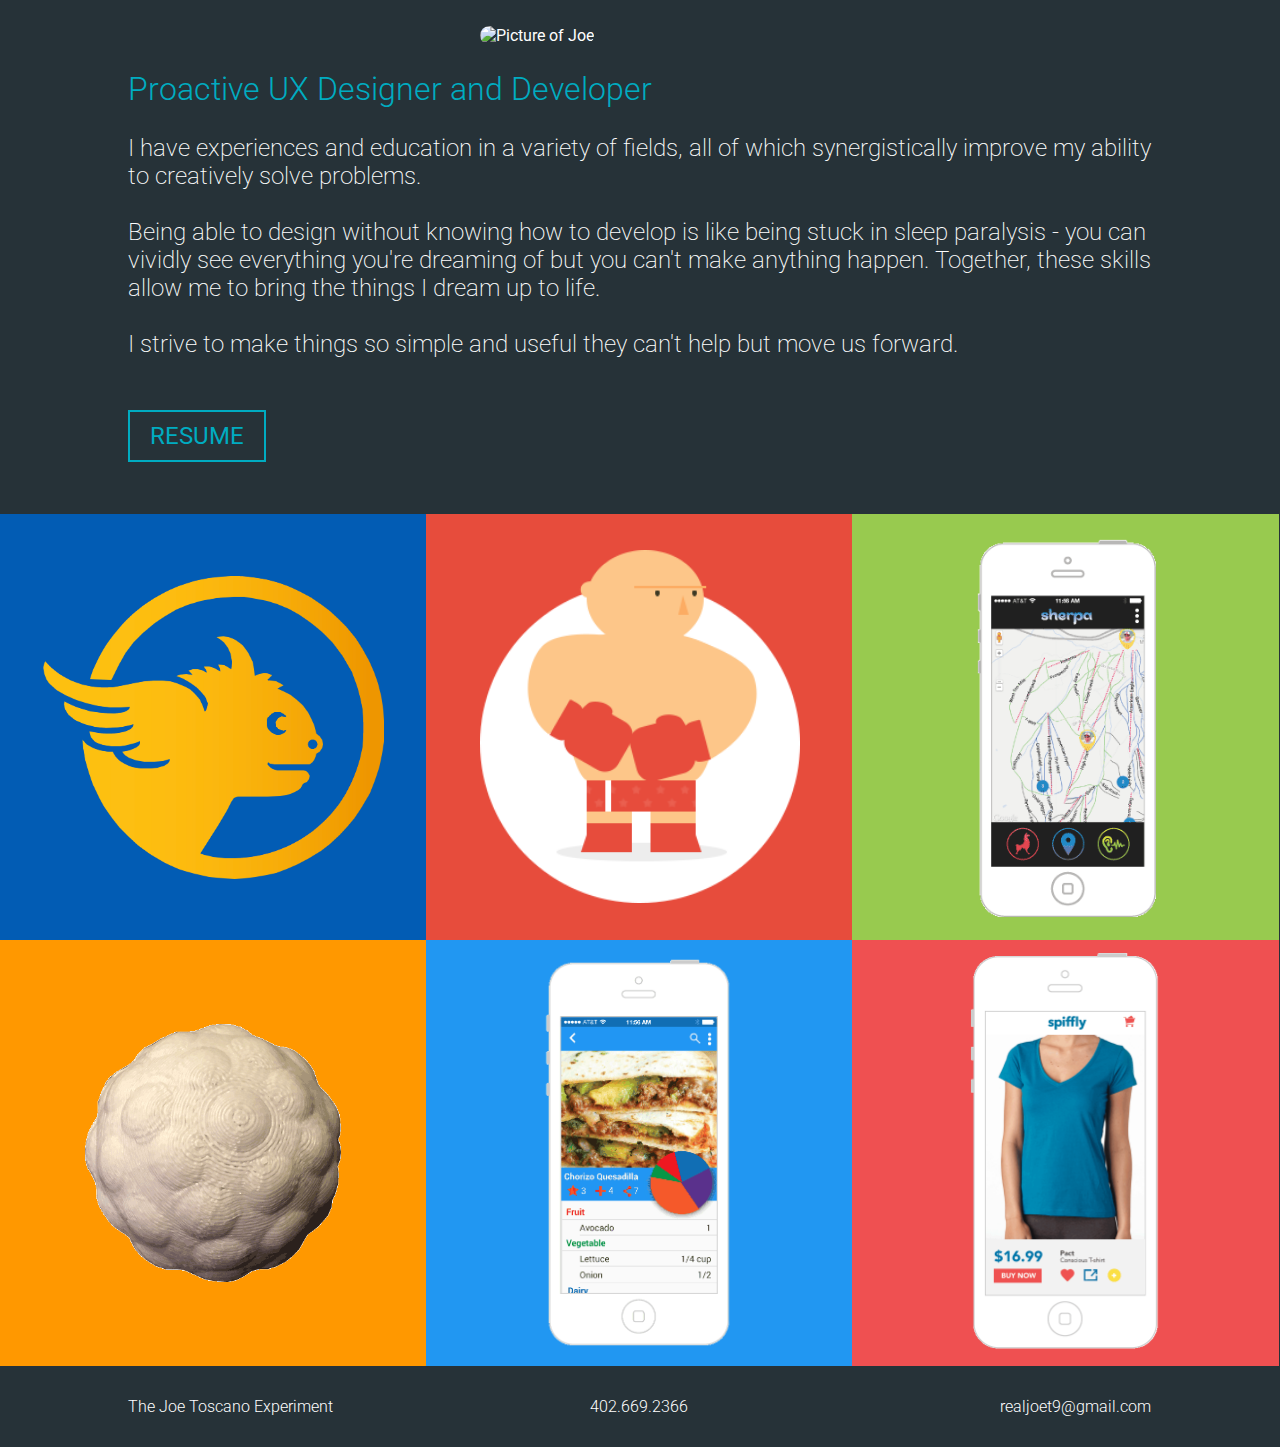
==== commit 6514a59d: "reworked with sass and new pages added" ====
--- a/index.html
+++ b/index.html
@@ -3,7 +3,7 @@
 <head>
   <meta charset="UTF-8">
   <title>The Joe Toscano Experiment</title>
-  <link rel="stylesheet" href="css/main.css">
+  <link rel="stylesheet" href="styles/main.css">
   <link href='http://fonts.googleapis.com/css?family=Roboto:400,100,300,500,700,900' rel='stylesheet' type='text/css'>
 </head>
 
@@ -13,10 +13,10 @@
     <img class="about-me__image" src="img/profPic.jpg" alt="Picture of Joe">
     <h1 class="about-me__title">Proactive UX Designer and Developer</h1>
     <p class="about-me__description">
-      Being able to design without knowing how to develop is like being stuck in sleep paralysis - you can vividly see everything you're dreaming of but you can't make anything happen. Together, these skills allow me to bring the things I dream up to life.
+      I have experiences and education in a variety of fields, all of which synergistically improve my ability to creatively solve problems.
       <br>
       <br>
-      I have experiences and education in a variety of fields, all of which synergistically improve my ability to creatively solve problems.
+      Being able to design without knowing how to develop is like being stuck in sleep paralysis - you can vividly see everything you're dreaming of but you can't make anything happen. Together, these skills allow me to bring the things I dream up to life.
       <br>
       <br>
       I strive to make things so simple and useful they can't help but move us forward.
@@ -27,7 +27,7 @@
   </section>
 
   <section class="work">
-    <a href="https://www.spiffly.is/" target="_blank"><div class="work-hero--one"></div></a>
+    <a href="spiffly.html"><div class="work-hero--one"></div></a>
     <a href="parallax-master.html" target="_blank"><div class="work-hero--four"></div></a>
     <a href="https://medium.com/re-write/oh-sherpa-my-sherpa-a61737380a83" target="_blank"><div class="work-hero--two"></div></a>
     <a href="https://medium.com/re-write/3d-printing-will-cause-an-industrial-revolution-8494c571ba75" target="_blank"><div class="work-hero--three"></div></a>
--- a/styles/main.css
+++ b/styles/main.css
@@ -0,0 +1,183 @@
+html {
+  box-sizing: border-box;
+  font-family: "Roboto", "sans-serif"; }
+
+body {
+  background: #263238;
+  color: #fff;
+  margin: 0;
+  padding: 0;
+  width: 100%; }
+
+.about-me {
+  padding: 5% 0 10%;
+  width: 100%; }
+
+.about-me__image {
+  border-radius: 500px;
+  margin: 0 30%;
+  width: 40%; }
+
+.about-me__title {
+  color: #00ACC1;
+  font-size: 2em;
+  font-weight: 300;
+  margin: 0 auto;
+  padding: 2% 0;
+  width: 80%; }
+
+.about-me__description {
+  font-size: 1.5em;
+  font-weight: 200;
+  margin: 0 auto;
+  padding: 0 0 10%;
+  width: 80%; }
+
+.about-me__info-wrapper {
+  margin: 0 auto;
+  width: 80%; }
+
+.about-me__info-wrapper--inner {
+  float: left;
+  width: 33%; }
+
+.about-me__resume-button, .work-link {
+  border: 2px solid #00ACC1;
+  color: #00ACC1;
+  font-size: 1.5em;
+  padding: 10px 20px;
+  transition: all .4s;
+  text-decoration: none;
+  text-transform: uppercase; }
+  .about-me__resume-button:hover, .work-link:hover {
+    background-color: #00ACC1;
+    color: #263238;
+    cursor: pointer; }
+
+.about-me__email {
+  color: #fff;
+  font-weight: 300;
+  text-decoration: none; }
+
+.work-hero--one, .work-hero--two, .work-hero--three, .work-hero--four, .work-hero--five, .work-hero--six {
+  float: left;
+  height: 100vw;
+  width: 100%;
+  z-index: 1;
+  transition: all .4s; }
+  .work-hero--one:hover, .work-hero--two:hover, .work-hero--three:hover, .work-hero--four:hover, .work-hero--five:hover, .work-hero--six:hover {
+    box-shadow: 0px 0px 20px #000;
+    transform: scale(1.02);
+    z-index: 2; }
+
+.work-hero--one {
+  background: url(../img/spiffly-web/spiffly-logo.png) center no-repeat;
+  background-size: 80%;
+  background-color: #025cb4; }
+
+.work-hero--two {
+  background: url(../img/sherpa/sherpaApp-view1.gif) center no-repeat;
+  background-size: 50%;
+  background-color: #98CA4F; }
+
+.work-hero--three {
+  background: url(../img/3d-printing/3d-print-v1.gif) center no-repeat;
+  background-size: 60%;
+  background-color: #FF9800; }
+
+.work-hero--four {
+  background: url(../img/parallax-boxer/img_boxerA.png) center no-repeat;
+  background-size: 75%;
+  background-color: #E74C3C; }
+
+.work-hero--five {
+  background: url(../img/rosie/rosie-mock.gif) center no-repeat;
+  background-size: 48%;
+  background-color: #2197F2; }
+
+.work-hero--six {
+  background: url(../img/spiffly-app/spiffly-interactive-view.gif) center no-repeat;
+  background-size: 55%;
+  background-color: #EF5051; }
+
+.about-me__info-wrapper--inner {
+  font-weight: 300;
+  font-size: 1.5em;
+  padding: 10% 0 0;
+  text-align: left;
+  width: 100%; }
+  .about-me__info-wrapper--inner + .about-me__info-wrapper--inner {
+    padding: 0; }
+  .about-me__info-wrapper--inner:nth-child(3) {
+    padding: 0 0 10%; }
+
+.work-wrapper {
+  padding: 5% 15%; }
+
+.work-link {
+  float: right;
+  font-size: .3em;
+  padding: 5px 10px;
+  position: relative;
+  top: 6px; }
+
+.work-role, .work-title {
+  margin: 0; }
+
+.work-role {
+  color: #00ACC1;
+  font-weight: 200;
+  margin: 0; }
+
+.spiffly .work-masthead {
+  background: url("../img/spiffly-web/spiffly-home-welcome.png") 22% 30% no-repeat;
+  background-size: 200%;
+  height: 250px;
+  width: 100%; }
+
+@media (min-width: 780px) {
+  .about-me {
+    padding: 3% 0 6%; }
+
+  .about-me__image {
+    margin: 0 34%;
+    width: 32%; }
+
+  .about-me__title {
+    padding: 2% 0; }
+
+  .about-me__description {
+    padding: 0 0 5%; }
+
+  .work-hero--one, .work-hero--two, .work-hero--three, .work-hero--four, .work-hero--five, .work-hero--six {
+    height: 50vw;
+    width: 50%; }
+
+  .about-me__info-wrapper--inner {
+    font-size: 1em;
+    padding: 3% 0;
+    width: 33.3%; }
+    .about-me__info-wrapper--inner:nth-child(2) {
+      padding: 3% 0;
+      text-align: center; }
+    .about-me__info-wrapper--inner:nth-child(3) {
+      padding: 3% 0;
+      text-align: right; }
+
+  .spiffly .work-masthead {
+    background: url("../img/spiffly-web/spiffly-home-welcome.png") 50% 30% no-repeat;
+    background-size: 100%;
+    height: 400px; } }
+@media (min-width: 1028px) {
+  .about-me {
+    padding: 2% 0 5%; }
+
+  .about-me__image {
+    margin: 0 37.5%;
+    width: 25%; }
+
+  .work-hero--one, .work-hero--two, .work-hero--three, .work-hero--four, .work-hero--five, .work-hero--six {
+    height: 33.3vw;
+    width: 33.3%; } }
+
+/*# sourceMappingURL=main.css.map */
